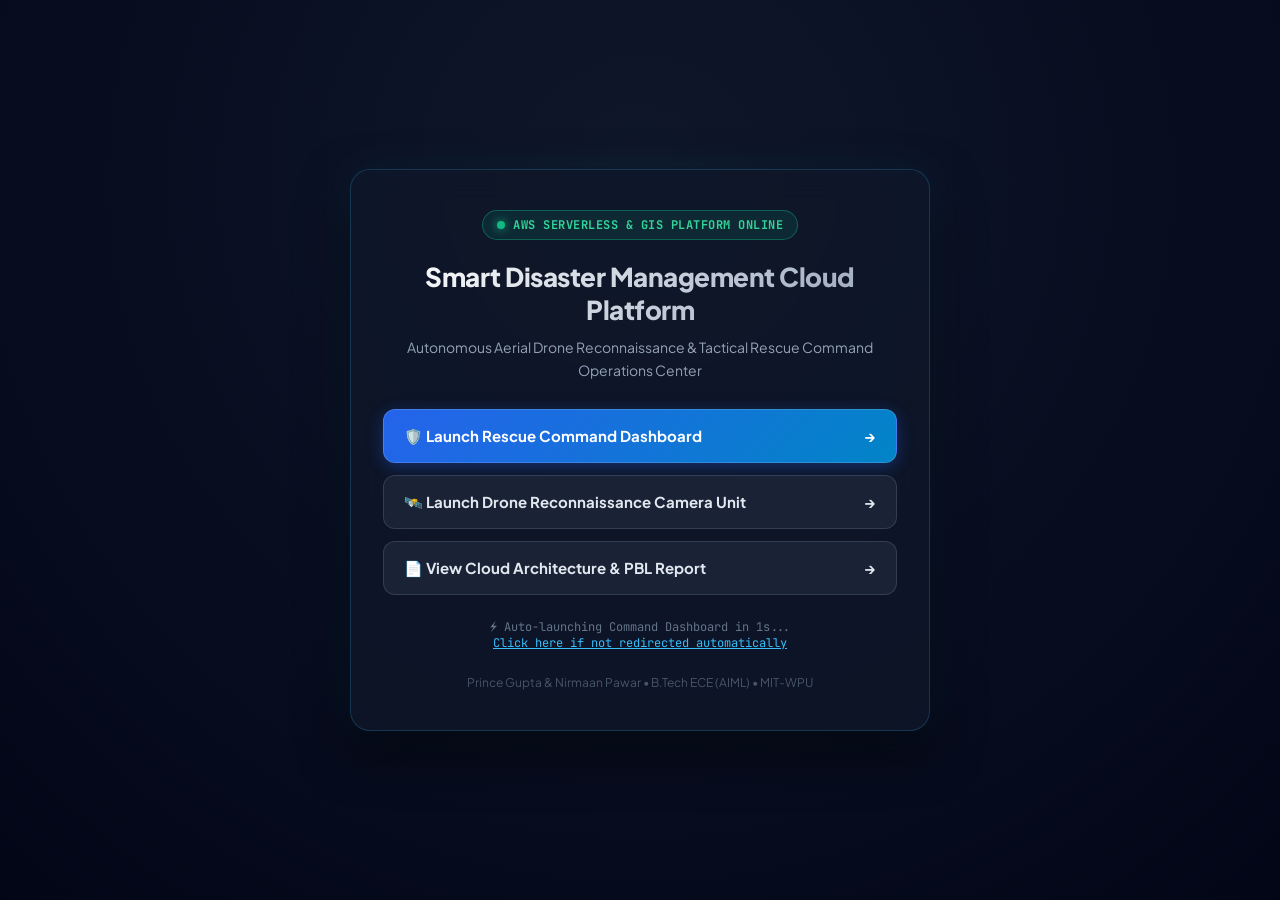
==== index.html @ 10f49835 "Add files via upload" ====
<!DOCTYPE html>
<html lang="en">
<head>
  <meta charset="UTF-8">
  <meta name="viewport" content="width=device-width, initial-scale=1.0">
  <meta http-equiv="refresh" content="2; url=rescue-dashboard/index.html">
  <title>Smart Disaster Management Cloud Platform</title>
  <link rel="preconnect" href="https://fonts.googleapis.com">
  <link rel="preconnect" href="https://fonts.gstatic.com" crossorigin>
  <link href="https://fonts.googleapis.com/css2?family=Plus+Jakarta+Sans:wght@400;500;600;700;800&family=JetBrains+Mono:wght@400;600&display=swap" rel="stylesheet">
  <style>
    * { box-sizing: border-box; margin: 0; padding: 0; }
    body {
      background: radial-gradient(circle at 50% 20%, #0f172a 0%, #020617 100%);
      color: #f8fafc;
      font-family: 'Plus Jakarta Sans', -apple-system, BlinkMacSystemFont, sans-serif;
      min-height: 100vh;
      display: flex;
      flex-direction: column;
      align-items: center;
      justify-content: center;
      padding: 24px;
      text-align: center;
    }
    .portal-card {
      background: rgba(15, 23, 42, 0.75);
      border: 1px solid rgba(56, 189, 248, 0.2);
      backdrop-filter: blur(16px);
      border-radius: 20px;
      padding: 40px 32px;
      max-width: 580px;
      width: 100%;
      box-shadow: 0 20px 50px rgba(0, 0, 0, 0.6), 0 0 40px rgba(56, 189, 248, 0.1);
    }
    .badge-status {
      display: inline-flex;
      align-items: center;
      gap: 8px;
      background: rgba(16, 185, 129, 0.12);
      border: 1px solid rgba(16, 185, 129, 0.4);
      color: #34d399;
      font-size: 12px;
      font-weight: 700;
      padding: 6px 14px;
      border-radius: 999px;
      margin-bottom: 20px;
      font-family: 'JetBrains Mono', monospace;
      letter-spacing: 0.5px;
    }
    .pulse-dot {
      width: 8px;
      height: 8px;
      background: #10b981;
      border-radius: 50%;
      box-shadow: 0 0 10px #10b981;
      animation: pulse 1.8s infinite;
    }
    @keyframes pulse {
      0%, 100% { opacity: 1; transform: scale(1); }
      50% { opacity: 0.4; transform: scale(1.3); }
    }
    h1 {
      font-size: 26px;
      font-weight: 800;
      letter-spacing: -0.5px;
      margin-bottom: 10px;
      background: linear-gradient(135deg, #ffffff 0%, #94a3b8 100%);
      -webkit-background-clip: text;
      -webkit-text-fill-color: transparent;
    }
    p.subtitle {
      color: #94a3b8;
      font-size: 14px;
      line-height: 1.6;
      margin-bottom: 28px;
    }
    .actions-grid {
      display: flex;
      flex-direction: column;
      gap: 12px;
      margin-bottom: 24px;
    }
    .btn-portal {
      display: flex;
      align-items: center;
      justify-content: space-between;
      padding: 16px 20px;
      border-radius: 12px;
      text-decoration: none;
      font-weight: 700;
      font-size: 15px;
      transition: all 0.2s ease;
    }
    .btn-primary {
      background: linear-gradient(135deg, #2563eb 0%, #0284c7 100%);
      color: #ffffff;
      box-shadow: 0 4px 16px rgba(37, 99, 235, 0.35);
      border: 1px solid rgba(255, 255, 255, 0.15);
    }
    .btn-primary:hover {
      transform: translateY(-2px);
      box-shadow: 0 8px 24px rgba(37, 99, 235, 0.55);
    }
    .btn-secondary {
      background: rgba(30, 41, 59, 0.8);
      color: #e2e8f0;
      border: 1px solid rgba(148, 163, 184, 0.2);
    }
    .btn-secondary:hover {
      background: rgba(51, 65, 85, 0.8);
      border-color: rgba(56, 189, 248, 0.4);
      color: #ffffff;
      transform: translateY(-2px);
    }
    .redirect-note {
      font-size: 12px;
      color: #64748b;
      margin-top: 16px;
      font-family: 'JetBrains Mono', monospace;
    }
    .redirect-note a {
      color: #38bdf8;
      text-decoration: underline;
    }
    .footer-meta {
      margin-top: 24px;
      font-size: 12px;
      color: #475569;
    }
  </style>
</head>
<body>
  <div class="portal-card">
    <div class="badge-status">
      <span class="pulse-dot"></span>
      <span>AWS SERVERLESS & GIS PLATFORM ONLINE</span>
    </div>

    <h1>Smart Disaster Management Cloud Platform</h1>
    <p class="subtitle">Autonomous Aerial Drone Reconnaissance & Tactical Rescue Command Operations Center</p>

    <div class="actions-grid">
      <a href="rescue-dashboard/index.html" class="btn-portal btn-primary">
        <span>🛡️ Launch Rescue Command Dashboard</span>
        <span>&rarr;</span>
      </a>

      <a href="drone-recon-camera/index.html" class="btn-portal btn-secondary">
        <span>🛰️ Launch Drone Reconnaissance Camera Unit</span>
        <span>&rarr;</span>
      </a>

      <a href="Cloud_PBL_Report.html" class="btn-portal btn-secondary">
        <span>📄 View Cloud Architecture & PBL Report</span>
        <span>&rarr;</span>
      </a>
    </div>

    <div class="redirect-note">
      ⚡ Auto-launching Command Dashboard in <span id="timer">2</span>s...<br>
      <a href="rescue-dashboard/index.html">Click here if not redirected automatically</a>
    </div>

    <div class="footer-meta">
      Prince Gupta &amp; Nirmaan Pawar &bull; B.Tech ECE (AIML) &bull; MIT-WPU
    </div>
  </div>

  <script>
    let timeLeft = 2;
    const timerElem = document.getElementById('timer');
    const interval = setInterval(() => {
      timeLeft--;
      if (timerElem) timerElem.textContent = timeLeft;
      if (timeLeft <= 0) clearInterval(interval);
    }, 1000);
  </script>
</body>
</html>
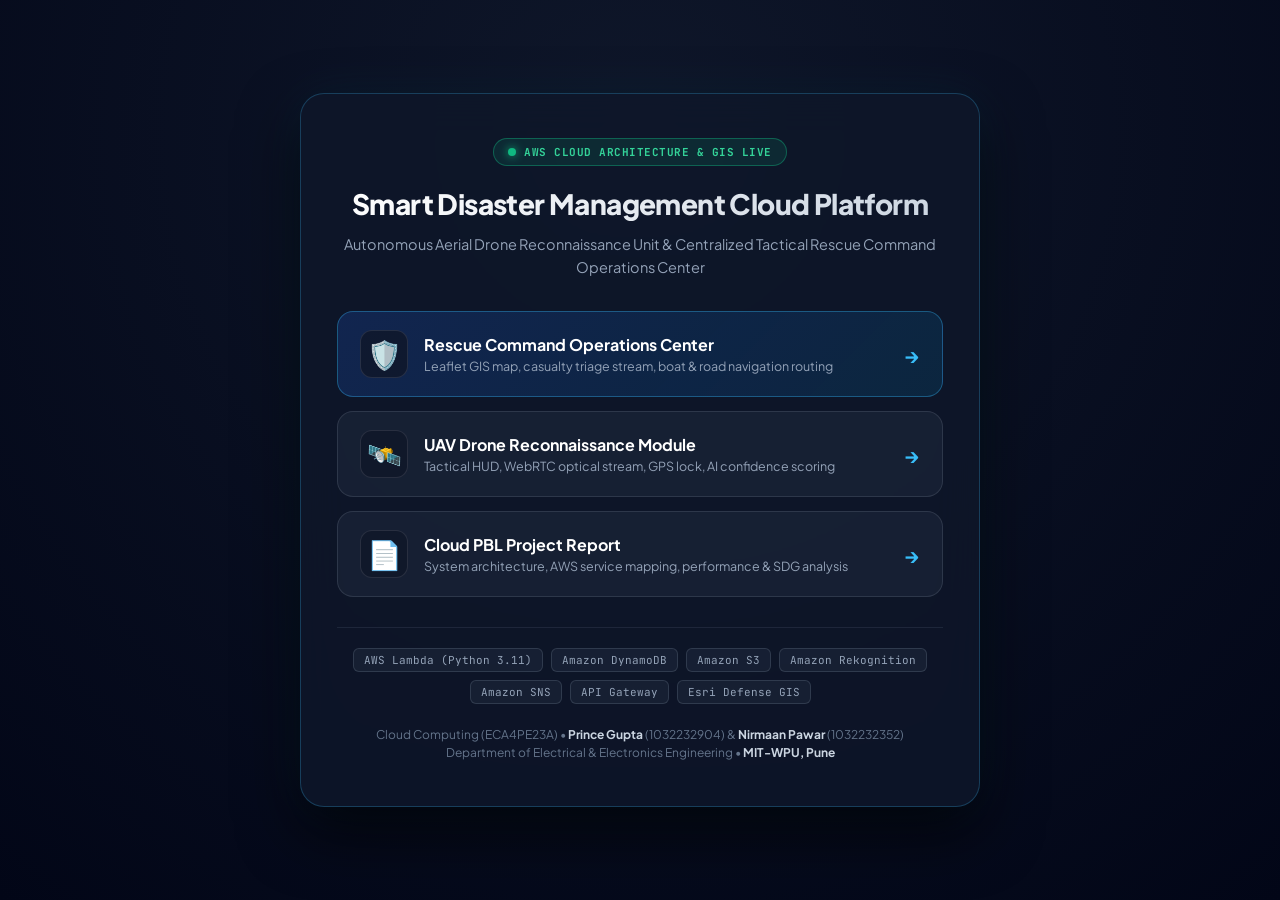
==== commit e8932484: "Add files via upload" ====
--- a/index.html
+++ b/index.html
@@ -3,15 +3,14 @@
 <head>
   <meta charset="UTF-8">
   <meta name="viewport" content="width=device-width, initial-scale=1.0">
-  <meta http-equiv="refresh" content="2; url=rescue-dashboard/index.html">
-  <title>Smart Disaster Management Cloud Platform</title>
+  <title>Smart Disaster Management Cloud Platform | Mission Launchpad</title>
   <link rel="preconnect" href="https://fonts.googleapis.com">
   <link rel="preconnect" href="https://fonts.gstatic.com" crossorigin>
-  <link href="https://fonts.googleapis.com/css2?family=Plus+Jakarta+Sans:wght@400;500;600;700;800&family=JetBrains+Mono:wght@400;600&display=swap" rel="stylesheet">
+  <link href="https://fonts.googleapis.com/css2?family=Plus+Jakarta+Sans:wght@400;500;600;700;800&family=JetBrains+Mono:wght@400;500;700&display=swap" rel="stylesheet">
   <style>
     * { box-sizing: border-box; margin: 0; padding: 0; }
     body {
-      background: radial-gradient(circle at 50% 20%, #0f172a 0%, #020617 100%);
+      background: radial-gradient(circle at 50% 15%, #0f172a 0%, #020617 100%);
       color: #f8fafc;
       font-family: 'Plus Jakarta Sans', -apple-system, BlinkMacSystemFont, sans-serif;
       min-height: 100vh;
@@ -19,18 +18,20 @@
       flex-direction: column;
       align-items: center;
       justify-content: center;
-      padding: 24px;
+      padding: 32px 20px;
+    }
+    .portal-container {
+      max-width: 680px;
+      width: 100%;
+    }
+    .portal-card {
+      background: rgba(15, 23, 42, 0.85);
+      border: 1px solid rgba(56, 189, 248, 0.25);
+      backdrop-filter: blur(20px);
+      border-radius: 24px;
+      padding: 44px 36px;
+      box-shadow: 0 25px 60px rgba(0, 0, 0, 0.7), 0 0 50px rgba(56, 189, 248, 0.08);
       text-align: center;
-    }
-    .portal-card {
-      background: rgba(15, 23, 42, 0.75);
-      border: 1px solid rgba(56, 189, 248, 0.2);
-      backdrop-filter: blur(16px);
-      border-radius: 20px;
-      padding: 40px 32px;
-      max-width: 580px;
-      width: 100%;
-      box-shadow: 0 20px 50px rgba(0, 0, 0, 0.6), 0 0 40px rgba(56, 189, 248, 0.1);
     }
     .badge-status {
       display: inline-flex;
@@ -39,13 +40,14 @@
       background: rgba(16, 185, 129, 0.12);
       border: 1px solid rgba(16, 185, 129, 0.4);
       color: #34d399;
-      font-size: 12px;
+      font-size: 11px;
       font-weight: 700;
       padding: 6px 14px;
       border-radius: 999px;
       margin-bottom: 20px;
       font-family: 'JetBrains Mono', monospace;
       letter-spacing: 0.5px;
+      text-transform: uppercase;
     }
     .pulse-dot {
       width: 8px;
@@ -60,120 +62,193 @@
       50% { opacity: 0.4; transform: scale(1.3); }
     }
     h1 {
-      font-size: 26px;
+      font-size: 28px;
       font-weight: 800;
-      letter-spacing: -0.5px;
-      margin-bottom: 10px;
-      background: linear-gradient(135deg, #ffffff 0%, #94a3b8 100%);
+      letter-spacing: -0.6px;
+      margin-bottom: 12px;
+      background: linear-gradient(135deg, #ffffff 0%, #cbd5e1 100%);
       -webkit-background-clip: text;
       -webkit-text-fill-color: transparent;
+      line-height: 1.25;
     }
     p.subtitle {
       color: #94a3b8;
-      font-size: 14px;
+      font-size: 14.5px;
       line-height: 1.6;
-      margin-bottom: 28px;
-    }
-    .actions-grid {
+      margin-bottom: 32px;
+    }
+    .modules-list {
       display: flex;
       flex-direction: column;
-      gap: 12px;
-      margin-bottom: 24px;
-    }
-    .btn-portal {
+      gap: 14px;
+      margin-bottom: 30px;
+      text-align: left;
+    }
+    .module-item {
       display: flex;
       align-items: center;
       justify-content: space-between;
-      padding: 16px 20px;
+      gap: 16px;
+      padding: 18px 22px;
+      border-radius: 16px;
+      text-decoration: none;
+      transition: all 0.25s cubic-bezier(0.16, 1, 0.3, 1);
+      position: relative;
+      overflow: hidden;
+    }
+    .module-item.primary {
+      background: linear-gradient(135deg, rgba(37, 99, 235, 0.2) 0%, rgba(2, 132, 199, 0.15) 100%);
+      border: 1px solid rgba(56, 189, 248, 0.35);
+    }
+    .module-item.primary:hover {
+      background: linear-gradient(135deg, rgba(37, 99, 235, 0.35) 0%, rgba(2, 132, 199, 0.28) 100%);
+      border-color: #38bdf8;
+      transform: translateY(-2px);
+      box-shadow: 0 10px 25px rgba(2, 132, 199, 0.25);
+    }
+    .module-item.secondary {
+      background: rgba(30, 41, 59, 0.6);
+      border: 1px solid rgba(148, 163, 184, 0.18);
+    }
+    .module-item.secondary:hover {
+      background: rgba(51, 65, 85, 0.7);
+      border-color: rgba(148, 163, 184, 0.4);
+      transform: translateY(-2px);
+      box-shadow: 0 10px 20px rgba(0, 0, 0, 0.3);
+    }
+    .module-content {
+      display: flex;
+      align-items: center;
+      gap: 16px;
+    }
+    .module-icon {
+      font-size: 28px;
+      width: 48px;
+      height: 48px;
+      background: rgba(15, 23, 42, 0.8);
+      border: 1px solid rgba(255, 255, 255, 0.1);
       border-radius: 12px;
-      text-decoration: none;
+      display: flex;
+      align-items: center;
+      justify-content: center;
+      flex-shrink: 0;
+    }
+    .module-text h3 {
+      font-size: 16px;
       font-weight: 700;
-      font-size: 15px;
-      transition: all 0.2s ease;
-    }
-    .btn-primary {
-      background: linear-gradient(135deg, #2563eb 0%, #0284c7 100%);
       color: #ffffff;
-      box-shadow: 0 4px 16px rgba(37, 99, 235, 0.35);
-      border: 1px solid rgba(255, 255, 255, 0.15);
-    }
-    .btn-primary:hover {
-      transform: translateY(-2px);
-      box-shadow: 0 8px 24px rgba(37, 99, 235, 0.55);
-    }
-    .btn-secondary {
-      background: rgba(30, 41, 59, 0.8);
-      color: #e2e8f0;
+      margin-bottom: 3px;
+    }
+    .module-text p {
+      font-size: 12.5px;
+      color: #94a3b8;
+    }
+    .module-arrow {
+      color: #38bdf8;
+      font-size: 20px;
+      font-weight: 700;
+      transition: transform 0.2s ease;
+      flex-shrink: 0;
+    }
+    .module-item:hover .module-arrow {
+      transform: translateX(4px);
+    }
+    .tech-stack-strip {
+      display: flex;
+      flex-wrap: wrap;
+      align-items: center;
+      justify-content: center;
+      gap: 8px;
+      padding-top: 20px;
+      border-top: 1px solid rgba(148, 163, 184, 0.12);
+      margin-bottom: 22px;
+    }
+    .tech-pill {
+      font-family: 'JetBrains Mono', monospace;
+      font-size: 11px;
+      background: rgba(30, 41, 59, 0.6);
       border: 1px solid rgba(148, 163, 184, 0.2);
-    }
-    .btn-secondary:hover {
-      background: rgba(51, 65, 85, 0.8);
-      border-color: rgba(56, 189, 248, 0.4);
-      color: #ffffff;
-      transform: translateY(-2px);
-    }
-    .redirect-note {
+      color: #94a3b8;
+      padding: 4px 10px;
+      border-radius: 6px;
+    }
+    .footer-meta {
       font-size: 12px;
       color: #64748b;
-      margin-top: 16px;
-      font-family: 'JetBrains Mono', monospace;
-    }
-    .redirect-note a {
-      color: #38bdf8;
-      text-decoration: underline;
-    }
-    .footer-meta {
-      margin-top: 24px;
-      font-size: 12px;
-      color: #475569;
+      line-height: 1.5;
+    }
+    .footer-meta strong {
+      color: #cbd5e1;
     }
   </style>
 </head>
 <body>
-  <div class="portal-card">
-    <div class="badge-status">
-      <span class="pulse-dot"></span>
-      <span>AWS SERVERLESS & GIS PLATFORM ONLINE</span>
-    </div>
-
-    <h1>Smart Disaster Management Cloud Platform</h1>
-    <p class="subtitle">Autonomous Aerial Drone Reconnaissance & Tactical Rescue Command Operations Center</p>
-
-    <div class="actions-grid">
-      <a href="rescue-dashboard/index.html" class="btn-portal btn-primary">
-        <span>🛡️ Launch Rescue Command Dashboard</span>
-        <span>&rarr;</span>
-      </a>
-
-      <a href="drone-recon-camera/index.html" class="btn-portal btn-secondary">
-        <span>🛰️ Launch Drone Reconnaissance Camera Unit</span>
-        <span>&rarr;</span>
-      </a>
-
-      <a href="Cloud_PBL_Report.html" class="btn-portal btn-secondary">
-        <span>📄 View Cloud Architecture & PBL Report</span>
-        <span>&rarr;</span>
-      </a>
-    </div>
-
-    <div class="redirect-note">
-      ⚡ Auto-launching Command Dashboard in <span id="timer">2</span>s...<br>
-      <a href="rescue-dashboard/index.html">Click here if not redirected automatically</a>
-    </div>
-
-    <div class="footer-meta">
-      Prince Gupta &amp; Nirmaan Pawar &bull; B.Tech ECE (AIML) &bull; MIT-WPU
+  <div class="portal-container">
+    <div class="portal-card">
+      <div class="badge-status">
+        <span class="pulse-dot"></span>
+        <span>AWS Cloud Architecture &amp; GIS Live</span>
+      </div>
+
+      <h1>Smart Disaster Management Cloud Platform</h1>
+      <p class="subtitle">Autonomous Aerial Drone Reconnaissance Unit &amp; Centralized Tactical Rescue Command Operations Center</p>
+
+      <!-- Interactive Launch Modules -->
+      <div class="modules-list">
+        <!-- 1. Rescue Command Operations Center -->
+        <a href="rescue-dashboard/index.html" class="module-item primary">
+          <div class="module-content">
+            <div class="module-icon">🛡️</div>
+            <div class="module-text">
+              <h3>Rescue Command Operations Center</h3>
+              <p>Leaflet GIS map, casualty triage stream, boat &amp; road navigation routing</p>
+            </div>
+          </div>
+          <span class="module-arrow">&rarr;</span>
+        </a>
+
+        <!-- 2. Drone Reconnaissance Camera Unit -->
+        <a href="drone-recon-camera/index.html" class="module-item secondary">
+          <div class="module-content">
+            <div class="module-icon">🛰️</div>
+            <div class="module-text">
+              <h3>UAV Drone Reconnaissance Module</h3>
+              <p>Tactical HUD, WebRTC optical stream, GPS lock, AI confidence scoring</p>
+            </div>
+          </div>
+          <span class="module-arrow">&rarr;</span>
+        </a>
+
+        <!-- 3. Technical Report & Cloud Documentation -->
+        <a href="Cloud_PBL_Report.html" class="module-item secondary">
+          <div class="module-content">
+            <div class="module-icon">📄</div>
+            <div class="module-text">
+              <h3>Cloud PBL Project Report</h3>
+              <p>System architecture, AWS service mapping, performance &amp; SDG analysis</p>
+            </div>
+          </div>
+          <span class="module-arrow">&rarr;</span>
+        </a>
+      </div>
+
+      <!-- Cloud Architecture Stack -->
+      <div class="tech-stack-strip">
+        <span class="tech-pill">AWS Lambda (Python 3.11)</span>
+        <span class="tech-pill">Amazon DynamoDB</span>
+        <span class="tech-pill">Amazon S3</span>
+        <span class="tech-pill">Amazon Rekognition</span>
+        <span class="tech-pill">Amazon SNS</span>
+        <span class="tech-pill">API Gateway</span>
+        <span class="tech-pill">Esri Defense GIS</span>
+      </div>
+
+      <!-- Team Attribution -->
+      <div class="footer-meta">
+        Cloud Computing (ECA4PE23A) &bull; <strong>Prince Gupta</strong> (1032232904) &amp; <strong>Nirmaan Pawar</strong> (1032232352)<br>
+        Department of Electrical &amp; Electronics Engineering &bull; <strong>MIT-WPU, Pune</strong>
+      </div>
     </div>
   </div>
-
-  <script>
-    let timeLeft = 2;
-    const timerElem = document.getElementById('timer');
-    const interval = setInterval(() => {
-      timeLeft--;
-      if (timerElem) timerElem.textContent = timeLeft;
-      if (timeLeft <= 0) clearInterval(interval);
-    }, 1000);
-  </script>
 </body>
 </html>
